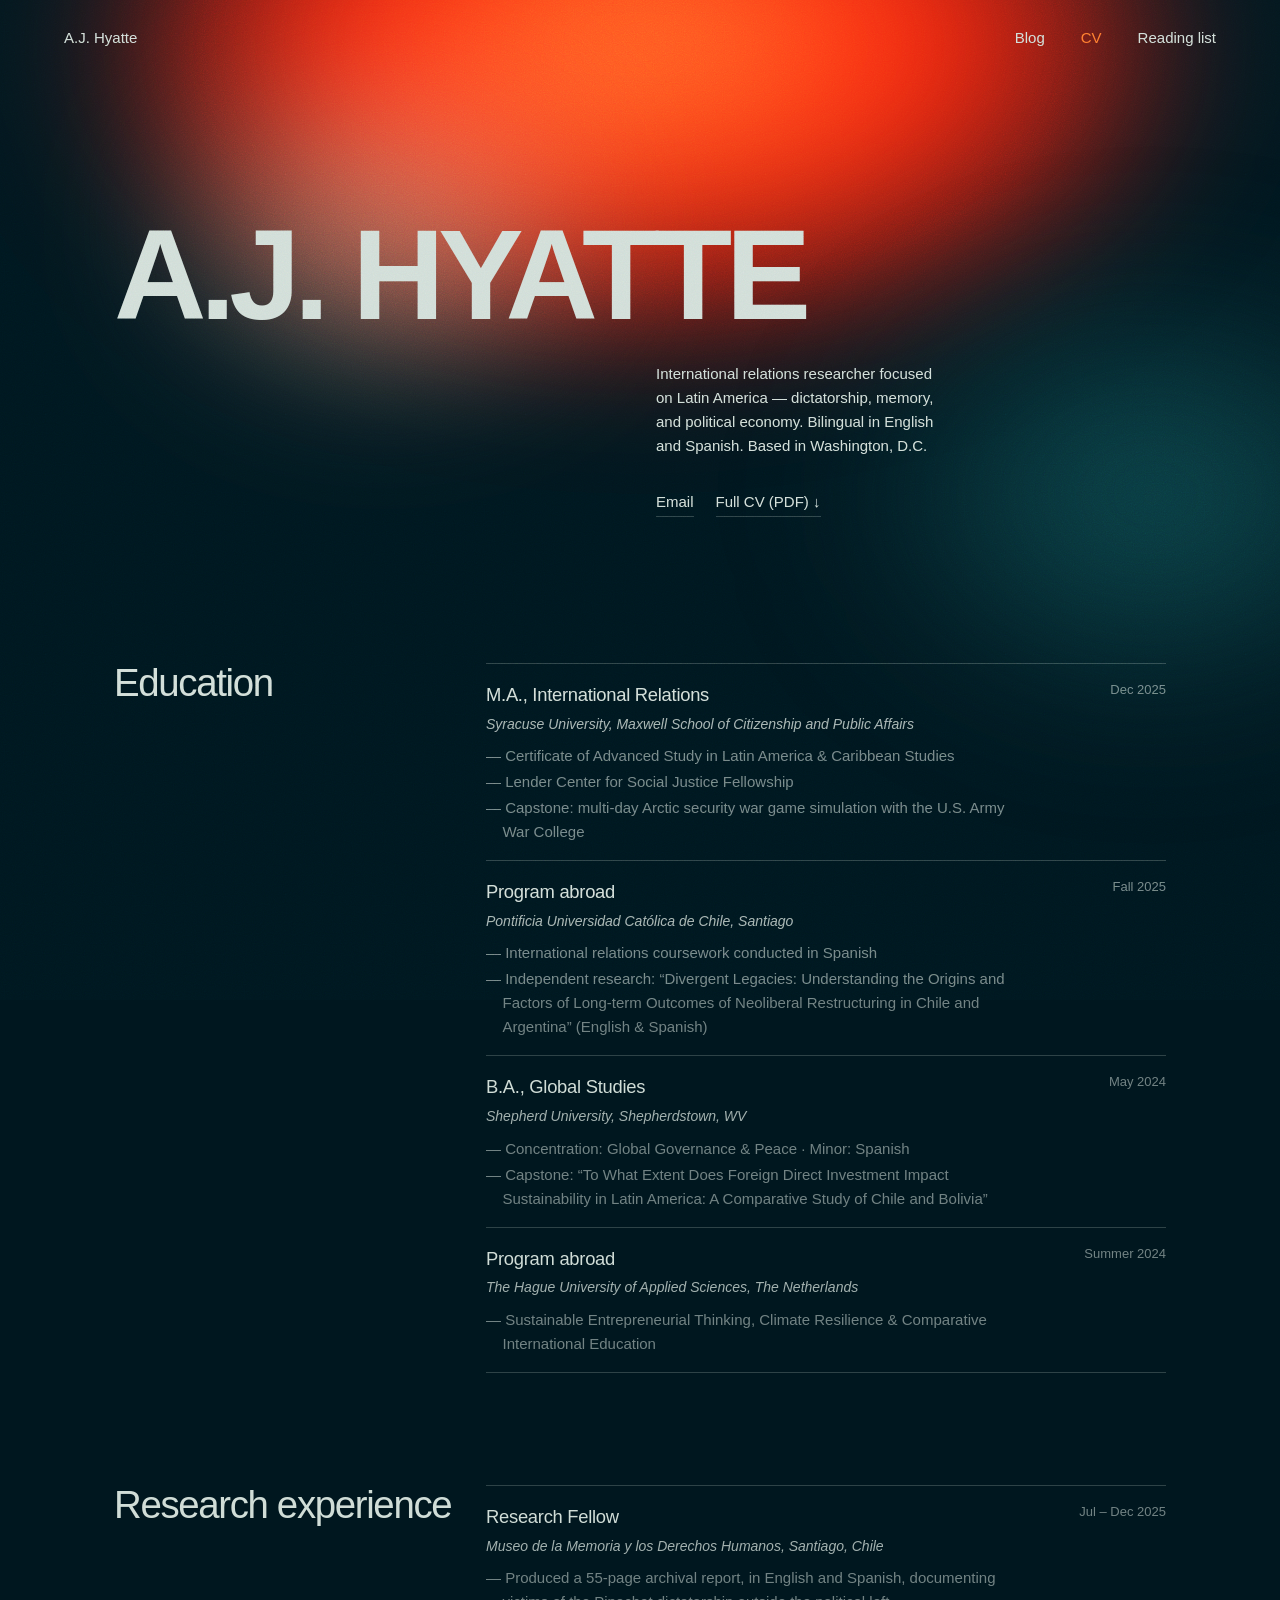
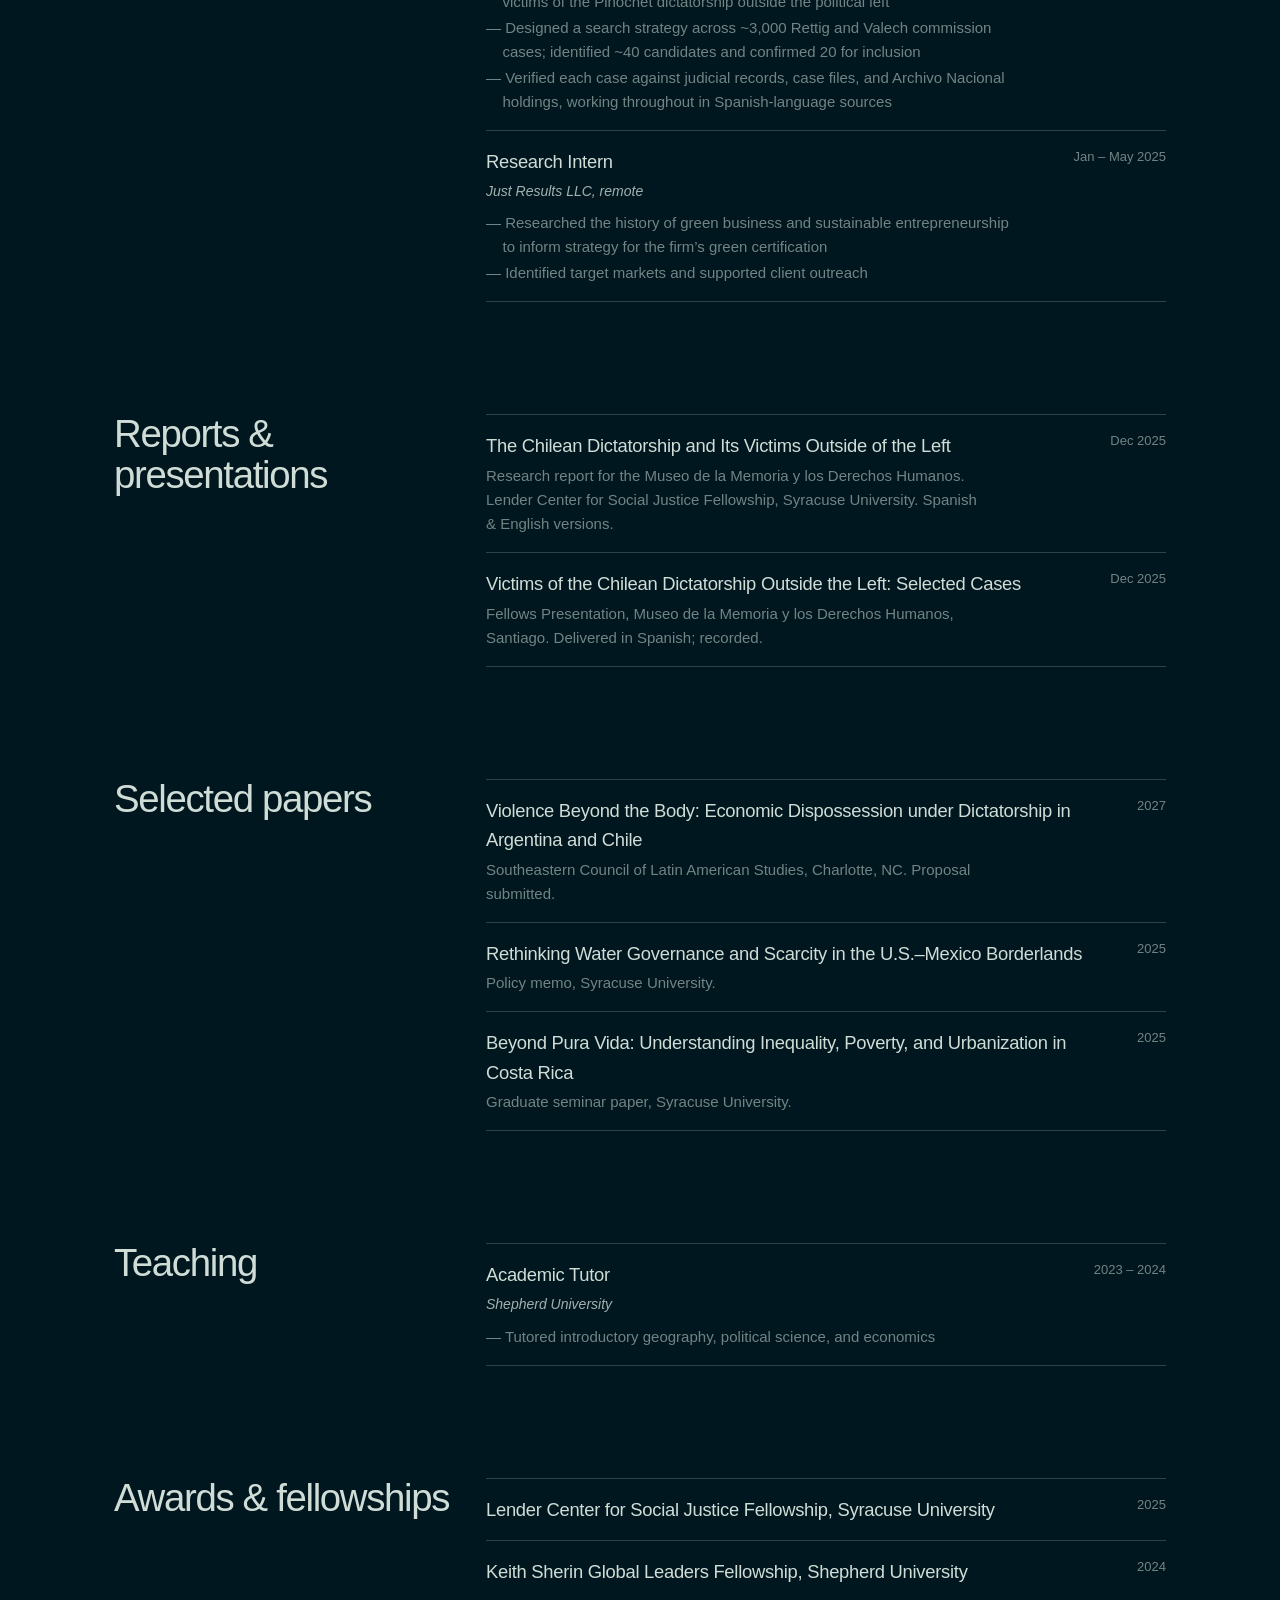
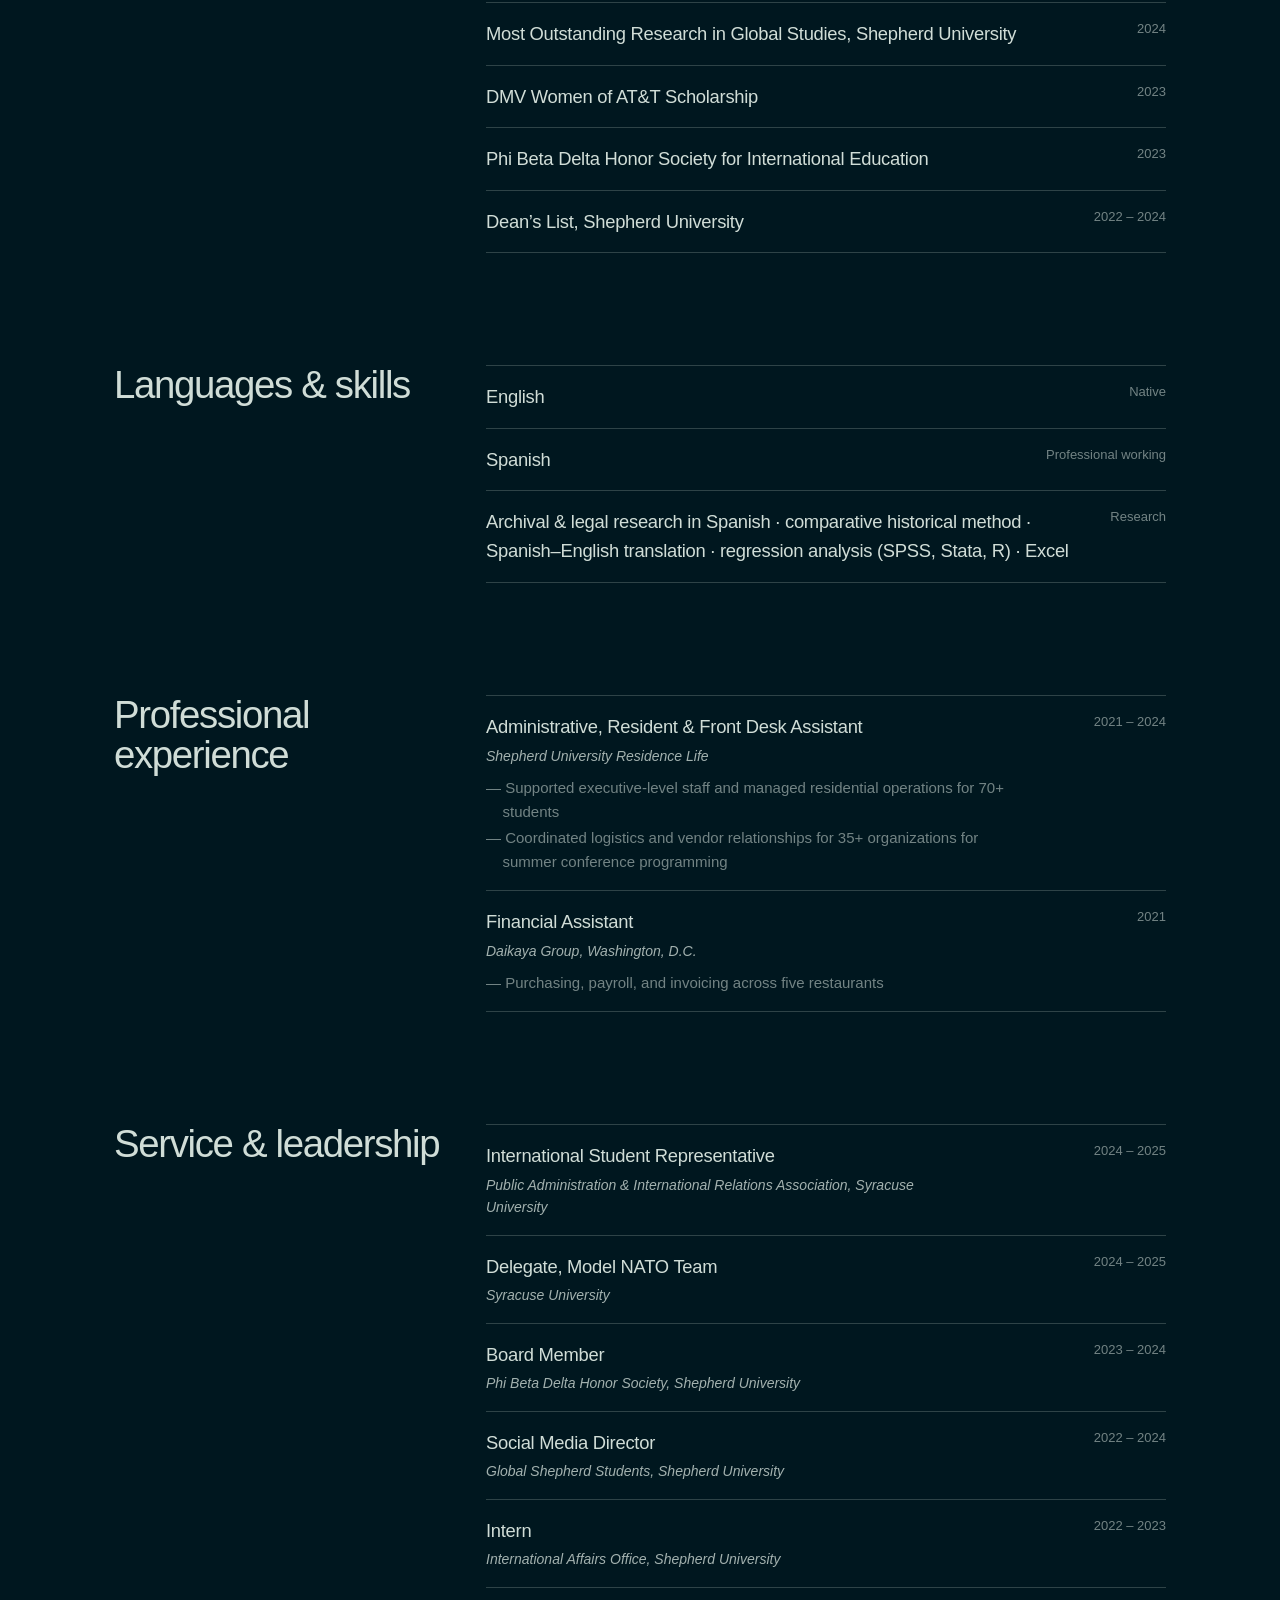
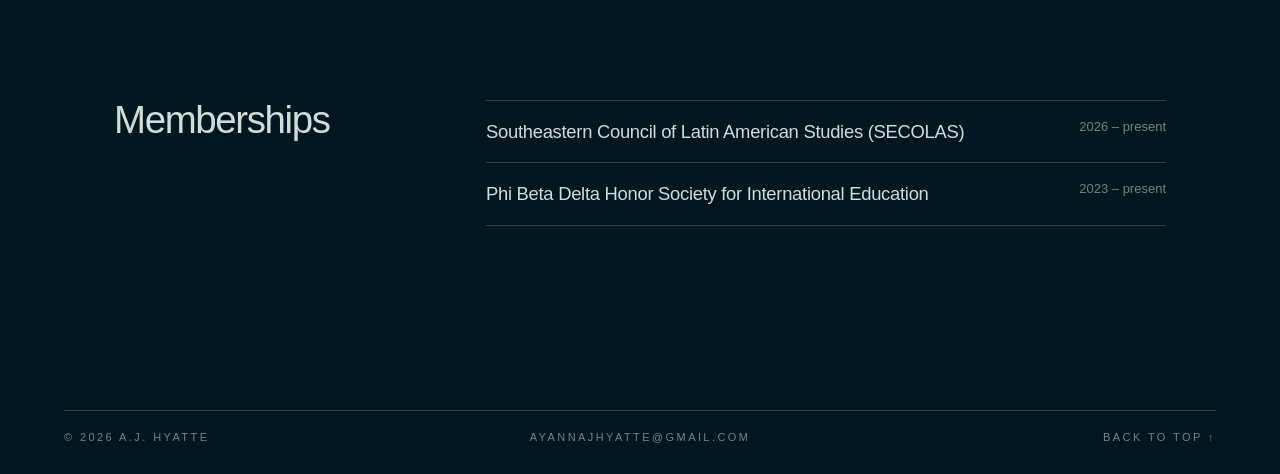
==== cv.html @ 10d836b1 "Add files via upload" ====
<!doctype html>
<html lang="en">
<head>
  <meta charset="utf-8">
  <meta name="viewport" content="width=device-width, initial-scale=1">
  <link rel="stylesheet" href="style.css">
  <title>CV — A.J. Hyatte</title>
</head>
<body class="p-cv">
<div class="aura" aria-hidden="true"><span></span><span></span><span></span></div>
<header class="top">
  <a href="./">A.J. Hyatte</a>
  <nav>
    <a href="blog.html">Blog</a>
    <a href="cv.html" aria-current="page">CV</a>
    <a href="reading.html">Reading list</a>
  </nav>
</header>
<main class="page">
  <section class="hero">
    <h1>A.J. Hyatte</h1>
    <p class="intro">International relations researcher focused on Latin America — dictatorship, memory, and political economy. Bilingual in English and Spanish. Based in Washington, D.C.</p>
    <p class="links">
      <a href="mailto:ayannajhyatte@gmail.com">Email</a>
      <!-- <a href="https://www.linkedin.com/in/YOUR-HANDLE">LinkedIn</a> -->
      <a href="cv.pdf">Full CV (PDF) ↓</a>
    </p>
  </section>

  <!--
    HOW TO EDIT: each <div class="item"> is one entry.
      <span class="t">  = title          <span class="m"> = date (right side)
      <p class="sub">   = institution    <ul><li>        = bullet points
    Copy/paste a whole item to add one; delete it to remove one.
  -->

  <section class="row">
    <h2>Education</h2>
    <div>
      <div class="item"><span class="t">M.A., International Relations</span><span class="m">Dec 2025</span>
        <p class="sub">Syracuse University, Maxwell School of Citizenship and Public Affairs</p>
        <ul>
          <li>Certificate of Advanced Study in Latin America &amp; Caribbean Studies</li>
          <li>Lender Center for Social Justice Fellowship</li>
          <li>Capstone: multi-day Arctic security war game simulation with the U.S. Army War College</li>
        </ul></div>
      <div class="item"><span class="t">Program abroad</span><span class="m">Fall 2025</span>
        <p class="sub">Pontificia Universidad Católica de Chile, Santiago</p>
        <ul>
          <li>International relations coursework conducted in Spanish</li>
          <li>Independent research: “Divergent Legacies: Understanding the Origins and Factors of Long-term Outcomes of Neoliberal Restructuring in Chile and Argentina” (English &amp; Spanish)</li>
        </ul></div>
      <div class="item"><span class="t">B.A., Global Studies</span><span class="m">May 2024</span>
        <p class="sub">Shepherd University, Shepherdstown, WV</p>
        <ul>
          <li>Concentration: Global Governance &amp; Peace · Minor: Spanish</li>
          <li>Capstone: “To What Extent Does Foreign Direct Investment Impact Sustainability in Latin America: A Comparative Study of Chile and Bolivia”</li>
        </ul></div>
      <div class="item"><span class="t">Program abroad</span><span class="m">Summer 2024</span>
        <p class="sub">The Hague University of Applied Sciences, The Netherlands</p>
        <ul><li>Sustainable Entrepreneurial Thinking, Climate Resilience &amp; Comparative International Education</li></ul></div>
    </div>
  </section>

  <section class="row">
    <h2>Research experience</h2>
    <div>
      <div class="item"><span class="t">Research Fellow</span><span class="m">Jul – Dec 2025</span>
        <p class="sub">Museo de la Memoria y los Derechos Humanos, Santiago, Chile</p>
        <ul>
          <li>Produced a 55-page archival report, in English and Spanish, documenting victims of the Pinochet dictatorship outside the political left</li>
          <li>Designed a search strategy across ~3,000 Rettig and Valech commission cases; identified ~40 candidates and confirmed 20 for inclusion</li>
          <li>Verified each case against judicial records, case files, and Archivo Nacional holdings, working throughout in Spanish-language sources</li>
        </ul></div>
      <div class="item"><span class="t">Research Intern</span><span class="m">Jan – May 2025</span>
        <p class="sub">Just Results LLC, remote</p>
        <ul>
          <li>Researched the history of green business and sustainable entrepreneurship to inform strategy for the firm’s green certification</li>
          <li>Identified target markets and supported client outreach</li>
        </ul></div>
    </div>
  </section>

  <section class="row">
    <h2>Reports &amp; presentations</h2>
    <div>
      <div class="item"><span class="t">The Chilean Dictatorship and Its Victims Outside of the Left</span><span class="m">Dec 2025</span>
        <p>Research report for the Museo de la Memoria y los Derechos Humanos. Lender Center for Social Justice Fellowship, Syracuse University. Spanish &amp; English versions.</p></div>
      <div class="item"><span class="t">Victims of the Chilean Dictatorship Outside the Left: Selected Cases</span><span class="m">Dec 2025</span>
        <p>Fellows Presentation, Museo de la Memoria y los Derechos Humanos, Santiago. Delivered in Spanish; recorded.</p></div>
    </div>
  </section>

  <section class="row">
    <h2>Selected papers</h2>
    <div>
      <div class="item"><span class="t">Violence Beyond the Body: Economic Dispossession under Dictatorship in Argentina and Chile</span><span class="m">2027</span>
        <p>Southeastern Council of Latin American Studies, Charlotte, NC. Proposal submitted.</p></div>
      <div class="item"><span class="t">Rethinking Water Governance and Scarcity in the U.S.–Mexico Borderlands</span><span class="m">2025</span>
        <p>Policy memo, Syracuse University.</p></div>
      <div class="item"><span class="t">Beyond Pura Vida: Understanding Inequality, Poverty, and Urbanization in Costa Rica</span><span class="m">2025</span>
        <p>Graduate seminar paper, Syracuse University.</p></div>
    </div>
  </section>

  <section class="row">
    <h2>Teaching</h2>
    <div>
      <div class="item"><span class="t">Academic Tutor</span><span class="m">2023 – 2024</span>
        <p class="sub">Shepherd University</p>
        <ul><li>Tutored introductory geography, political science, and economics</li></ul></div>
    </div>
  </section>

  <section class="row">
    <h2>Awards &amp; fellowships</h2>
    <div>
      <div class="item"><span class="t">Lender Center for Social Justice Fellowship, Syracuse University</span><span class="m">2025</span></div>
      <div class="item"><span class="t">Keith Sherin Global Leaders Fellowship, Shepherd University</span><span class="m">2024</span></div>
      <div class="item"><span class="t">Most Outstanding Research in Global Studies, Shepherd University</span><span class="m">2024</span></div>
      <div class="item"><span class="t">DMV Women of AT&amp;T Scholarship</span><span class="m">2023</span></div>
      <div class="item"><span class="t">Phi Beta Delta Honor Society for International Education</span><span class="m">2023</span></div>
      <div class="item"><span class="t">Dean’s List, Shepherd University</span><span class="m">2022 – 2024</span></div>
    </div>
  </section>

  <section class="row">
    <h2>Languages &amp; skills</h2>
    <div>
      <div class="item"><span class="t">English</span><span class="m">Native</span></div>
      <div class="item"><span class="t">Spanish</span><span class="m">Professional working</span></div>
      <div class="item"><span class="t">Archival &amp; legal research in Spanish · comparative historical method · Spanish–English translation · regression analysis (SPSS, Stata, R) · Excel</span><span class="m">Research</span></div>
    </div>
  </section>

  <section class="row">
    <h2>Professional experience</h2>
    <div>
      <div class="item"><span class="t">Administrative, Resident &amp; Front Desk Assistant</span><span class="m">2021 – 2024</span>
        <p class="sub">Shepherd University Residence Life</p>
        <ul>
          <li>Supported executive-level staff and managed residential operations for 70+ students</li>
          <li>Coordinated logistics and vendor relationships for 35+ organizations for summer conference programming</li>
        </ul></div>
      <div class="item"><span class="t">Financial Assistant</span><span class="m">2021</span>
        <p class="sub">Daikaya Group, Washington, D.C.</p>
        <ul><li>Purchasing, payroll, and invoicing across five restaurants</li></ul></div>
    </div>
  </section>

  <section class="row">
    <h2>Service &amp; leadership</h2>
    <div>
      <div class="item"><span class="t">International Student Representative</span><span class="m">2024 – 2025</span>
        <p class="sub">Public Administration &amp; International Relations Association, Syracuse University</p></div>
      <div class="item"><span class="t">Delegate, Model NATO Team</span><span class="m">2024 – 2025</span>
        <p class="sub">Syracuse University</p></div>
      <div class="item"><span class="t">Board Member</span><span class="m">2023 – 2024</span>
        <p class="sub">Phi Beta Delta Honor Society, Shepherd University</p></div>
      <div class="item"><span class="t">Social Media Director</span><span class="m">2022 – 2024</span>
        <p class="sub">Global Shepherd Students, Shepherd University</p></div>
      <div class="item"><span class="t">Intern</span><span class="m">2022 – 2023</span>
        <p class="sub">International Affairs Office, Shepherd University</p></div>
    </div>
  </section>

  <section class="row">
    <h2>Memberships</h2>
    <div>
      <div class="item"><span class="t">Southeastern Council of Latin American Studies (SECOLAS)</span><span class="m">2026 – present</span></div>
      <div class="item"><span class="t">Phi Beta Delta Honor Society for International Education</span><span class="m">2023 – present</span></div>
    </div>
  </section>
</main>
<footer class="foot label">
  <span>© 2026 A.J. Hyatte</span>
  <a href="mailto:ayannajhyatte@gmail.com">ayannajhyatte@gmail.com</a>
  <a href="#">Back to top ↑</a>
</footer>
</body>
</html>
---- style.css ----
/* =========================================================
   COLOURS — change these to restyle everything
   ========================================================= */
:root {
  --ink: #00171F;        /* background         */
  --scarlet: #FF220C;    /* hottest glow       */
  --ember: #FF7A2E;      /* warm orange glow   */
  --teal: #0E4B50;       /* cool glow          */
  --alabaster: #D0DDD7;  /* text               */
  --silver: #C1BDB3;
  --muted: color-mix(in srgb, var(--alabaster) 55%, transparent);
  --rule: color-mix(in srgb, var(--alabaster) 22%, transparent);

  --sans: "Helvetica Neue", Helvetica, Arial, sans-serif;
}

* { box-sizing: border-box; margin: 0; padding: 0; }
html { -webkit-font-smoothing: antialiased; background: var(--ink); }
body {
  font: 15px/1.6 var(--sans); color: var(--alabaster); background: var(--ink);
  min-height: 100vh; display: flex; flex-direction: column; position: relative; overflow-x: hidden;
  isolation: isolate;
}
a { color: inherit; text-decoration: none; }
::selection { background: var(--scarlet); color: var(--ink); }
.label { font-size: 11px; letter-spacing: .22em; text-transform: uppercase; color: var(--muted); }

/* heavy film grain over everything */
body::after {
  content: ""; position: fixed; inset: -100px; pointer-events: none; z-index: 100;
  opacity: .32; mix-blend-mode: overlay;
  background-image: url("data:image/svg+xml,%3Csvg xmlns='http://www.w3.org/2000/svg' width='240' height='240'%3E%3Cfilter id='n'%3E%3CfeTurbulence type='fractalNoise' baseFrequency='.9' numOctaves='3' stitchTiles='stitch'/%3E%3C/filter%3E%3Crect width='100%25' height='100%25' filter='url(%23n)'/%3E%3C/svg%3E");
}

/* =========================================================
   THE GLOW — blurred blobs behind each page
   ========================================================= */
.aura { position: absolute; inset: 0 0 auto 0; height: 100vh; min-height: 640px; z-index: -1; overflow: hidden; pointer-events: none; }
.aura span { position: absolute; border-radius: 50%; filter: blur(70px); animation: drift 26s ease-in-out infinite alternate; }
.aura span:nth-child(2) { animation-duration: 33s; animation-direction: alternate-reverse; }
.aura span:nth-child(3) { animation-duration: 21s; }
@keyframes drift {
  0%   { transform: translate(0, 0) scale(1); }
  50%  { transform: translate(4vw, -3vh) scale(1.08); }
  100% { transform: translate(-3vw, 4vh) scale(.95); }
}
.ribbons { position: absolute; inset: 0; width: 100%; height: 100%; animation: sway 30s ease-in-out infinite alternate; }
@keyframes sway { to { transform: translate(-3vw, 2vh) rotate(-2deg) scale(1.04); } }
@media (prefers-reduced-motion: reduce) { .aura span, .ribbons { animation: none; } }

/* homepage glow: ribbons + a big hot core on the right */
.home .aura { position: fixed; height: 100%; }
.home .aura span:nth-child(1) { width: 62vmax; height: 50vmax; right: -14vmax; top: 22%;
  background: radial-gradient(closest-side, var(--scarlet) 0%, var(--ember) 45%, transparent 100%); }
.home .aura span:nth-child(2) { width: 55vmax; height: 45vmax; left: -10vmax; top: 30%;
  background: radial-gradient(closest-side, var(--teal), transparent); opacity: .9; }
.home .aura span:nth-child(3) { width: 20vmax; height: 14vmax; right: 18%; top: 44%;
  background: radial-gradient(closest-side, #8f0b05, transparent); }

/* cv: glow pouring from the top, like a sunrise */
.p-cv .aura span:nth-child(1) { width: 90vw; height: 70vh; left: 5vw; top: -30vh;
  background: radial-gradient(closest-side, var(--ember), var(--scarlet) 55%, transparent); }
.p-cv .aura span:nth-child(2) { width: 40vw; height: 40vh; left: 10vw; top: 5vh;
  background: radial-gradient(closest-side, #f5d3b4, transparent); opacity: .55; }
.p-cv .aura span:nth-child(3) { width: 50vw; height: 50vh; right: -15vw; top: 30vh;
  background: radial-gradient(closest-side, var(--teal), transparent); }

/* reading: cool teal fog with a pale smear of light */
.p-reading .aura span:nth-child(1) { width: 80vw; height: 75vh; right: -20vw; top: -20vh;
  background: radial-gradient(closest-side, #1d6a5c, var(--teal) 60%, transparent); }
.p-reading .aura span:nth-child(2) { width: 50vw; height: 22vh; left: -6vw; top: 26vh;
  background: radial-gradient(closest-side, #e9eadf, transparent); opacity: .75; }
.p-reading .aura span:nth-child(3) { width: 30vw; height: 30vh; right: 10vw; top: 50vh;
  background: radial-gradient(closest-side, var(--ember), transparent); opacity: .45; }

/* blog: one hot orb */
.p-blog .aura span:nth-child(1) { width: 46vmax; height: 44vmax; right: -6vmax; top: -12vmax;
  background: radial-gradient(closest-side, #a5160a, var(--scarlet) 35%, var(--ember) 65%, transparent); filter: blur(45px); }
.p-blog .aura span:nth-child(2) { width: 50vw; height: 50vh; left: -20vw; top: 30vh;
  background: radial-gradient(closest-side, var(--teal), transparent); }
.p-blog .aura span:nth-child(3) { display: none; }

/* =========================================================
   SHARED HEADER / FOOTER
   ========================================================= */
.top { display: flex; justify-content: space-between; align-items: baseline; gap: 1rem; padding: 26px clamp(18px, 5vw, 64px); }
.top nav { display: flex; gap: clamp(14px, 3vw, 36px); }
.top a { color: var(--alabaster); transition: color .2s; }
.top a:hover, .top a[aria-current] { color: var(--ember); }

.foot {
  display: grid; grid-template-columns: repeat(3, 1fr); gap: 1rem;
  margin: 0 clamp(18px, 5vw, 64px); padding: 18px 0 28px; border-top: 1px solid var(--rule);
}
.foot > :nth-child(2) { text-align: center; }
.foot > :last-child { text-align: right; }

/* =========================================================
   HOMEPAGE
   ========================================================= */
.home main { flex: 1; display: flex; flex-direction: column; justify-content: flex-end; padding: 0 clamp(18px, 5vw, 64px) 6vh; }
.home .name { font-size: clamp(2.4rem, 6vw, 5rem); font-weight: 400; letter-spacing: -.04em; line-height: 1; margin-bottom: auto; padding-top: 14vh; }
.home .name small { display: block; font-size: 11px; letter-spacing: .22em; text-transform: uppercase; color: var(--muted); margin-top: 14px; }

/* the three links sit on hairlines, stacked on the left */
.home nav { display: flex; flex-direction: column; gap: 1.6rem; width: min(560px, 100%); }
.home nav a {
  display: flex; justify-content: space-between; align-items: baseline;
  border-bottom: 1px solid var(--rule); padding-bottom: 10px;
  font-size: clamp(1.6rem, 3.2vw, 2.6rem); letter-spacing: -.03em; line-height: 1;
  transition: border-color .3s, color .3s, padding .3s;
}
.home nav a small { font-size: 11px; letter-spacing: .2em; color: var(--muted); }
.home nav a:hover { color: var(--ember); border-color: var(--ember); padding-left: 10px; }

/* =========================================================
   INNER PAGES
   ========================================================= */
main.page { flex: 1; width: 100%; max-width: 1180px; margin: 0 auto; padding: 0 clamp(18px, 5vw, 64px) 8rem; }

.hero { padding: 16vh 0 10vh; display: grid; grid-template-columns: 1fr 1fr; gap: 2rem; align-items: end; }
.hero h1 { grid-column: 1 / -1; font-weight: 700; text-transform: uppercase; font-size: clamp(3rem, 10vw, 8.5rem); line-height: .86; letter-spacing: -.05em; }
.hero .intro { grid-column: 2; max-width: 34ch; color: var(--alabaster); }
.hero .intro + .intro { margin-top: -1rem; }
.hero .links { grid-column: 2; display: flex; flex-wrap: wrap; gap: 8px 22px; }
.hero .links a { border-bottom: 1px solid var(--rule); padding-bottom: 2px; }
.hero .links a:hover { color: var(--ember); border-color: var(--ember); }

/* a section: big label on the left, content on the right */
.row { display: grid; grid-template-columns: 1fr 2fr; gap: 2rem; padding: 3.5rem 0; }
.row h2 { font-weight: 400; font-size: clamp(1.6rem, 3vw, 2.4rem); letter-spacing: -.035em; line-height: 1.05; }

/* list items on hairlines */
.item { display: grid; grid-template-columns: 1fr auto; gap: .2rem 1.5rem; padding: 16px 0; border-top: 1px solid var(--rule); }
.item:last-child { border-bottom: 1px solid var(--rule); }
.item .t { font-size: 1.15rem; letter-spacing: -.015em; }
.item .m { color: var(--muted); font-size: 13px; text-align: right; }
.item p { grid-column: 1 / -1; color: var(--muted); max-width: 60ch; }
a.item { transition: color .2s; }
a.item:hover { color: var(--ember); }
a.item .t::after { content: " ↗"; opacity: 0; transition: opacity .2s; }
a.item:hover .t::after { opacity: 1; }

/* glowing orb button (blog) */
.orb {
  grid-column: 2; justify-self: start; display: grid; place-items: center; text-align: center;
  width: 150px; aspect-ratio: 1; border-radius: 50%; font-size: 13px; line-height: 1.3;
  background: radial-gradient(circle at 40% 40%, var(--ember), var(--scarlet) 60%, #7a0d05);
  box-shadow: 0 0 60px 10px color-mix(in srgb, var(--scarlet) 45%, transparent);
  color: var(--ink); transition: transform .4s, box-shadow .4s;
}
.orb:hover { transform: scale(1.06); box-shadow: 0 0 90px 20px color-mix(in srgb, var(--ember) 55%, transparent); }

@media (max-width: 700px) {
  .hero { grid-template-columns: 1fr; padding-top: 10vh; }
  .hero .intro, .hero .links, .orb { grid-column: 1; }
  .row { grid-template-columns: 1fr; gap: 1.2rem; padding: 2.5rem 0; }
  .foot { grid-template-columns: 1fr 1fr; }
  .foot > :nth-child(2) { display: none; }
}
@media (max-width: 700px) { .home .name { padding-top: 24vh; } }

/* CV extras: institution line + bullet points */
.item .sub { grid-column: 1 / -1; color: color-mix(in srgb, var(--alabaster) 78%, transparent); font-size: 14px; font-style: italic; }
.item ul { grid-column: 1 / -1; list-style: none; color: var(--muted); max-width: 64ch; margin-top: 4px; }
.item li { padding-left: 1.1em; text-indent: -1.1em; margin-top: 2px; }
.item li::before { content: "— "; }

/* reading-list tags: <span class="tag">Nonfiction</span> next to a title */
.tag {
  display: inline-block; vertical-align: middle; margin-left: 8px;
  padding: 3px 9px 2px; border: 1px solid var(--rule); border-radius: 99px;
  font-size: 10px; letter-spacing: .14em; text-transform: uppercase; color: var(--muted);
}
.tag.fiction { border-color: color-mix(in srgb, var(--ember) 70%, transparent); color: var(--ember); }
.tag.nonfiction { border-color: color-mix(in srgb, #5fb3a8 70%, transparent); color: #7cc7bb; }
a.item:hover .tag { color: var(--muted); }
@media (max-width: 700px) { .item .t .tag:first-of-type { margin-left: 0; } .item .t { display: flex; flex-wrap: wrap; gap: 6px; align-items: center; } .item .t .tag { margin-left: 0; } }
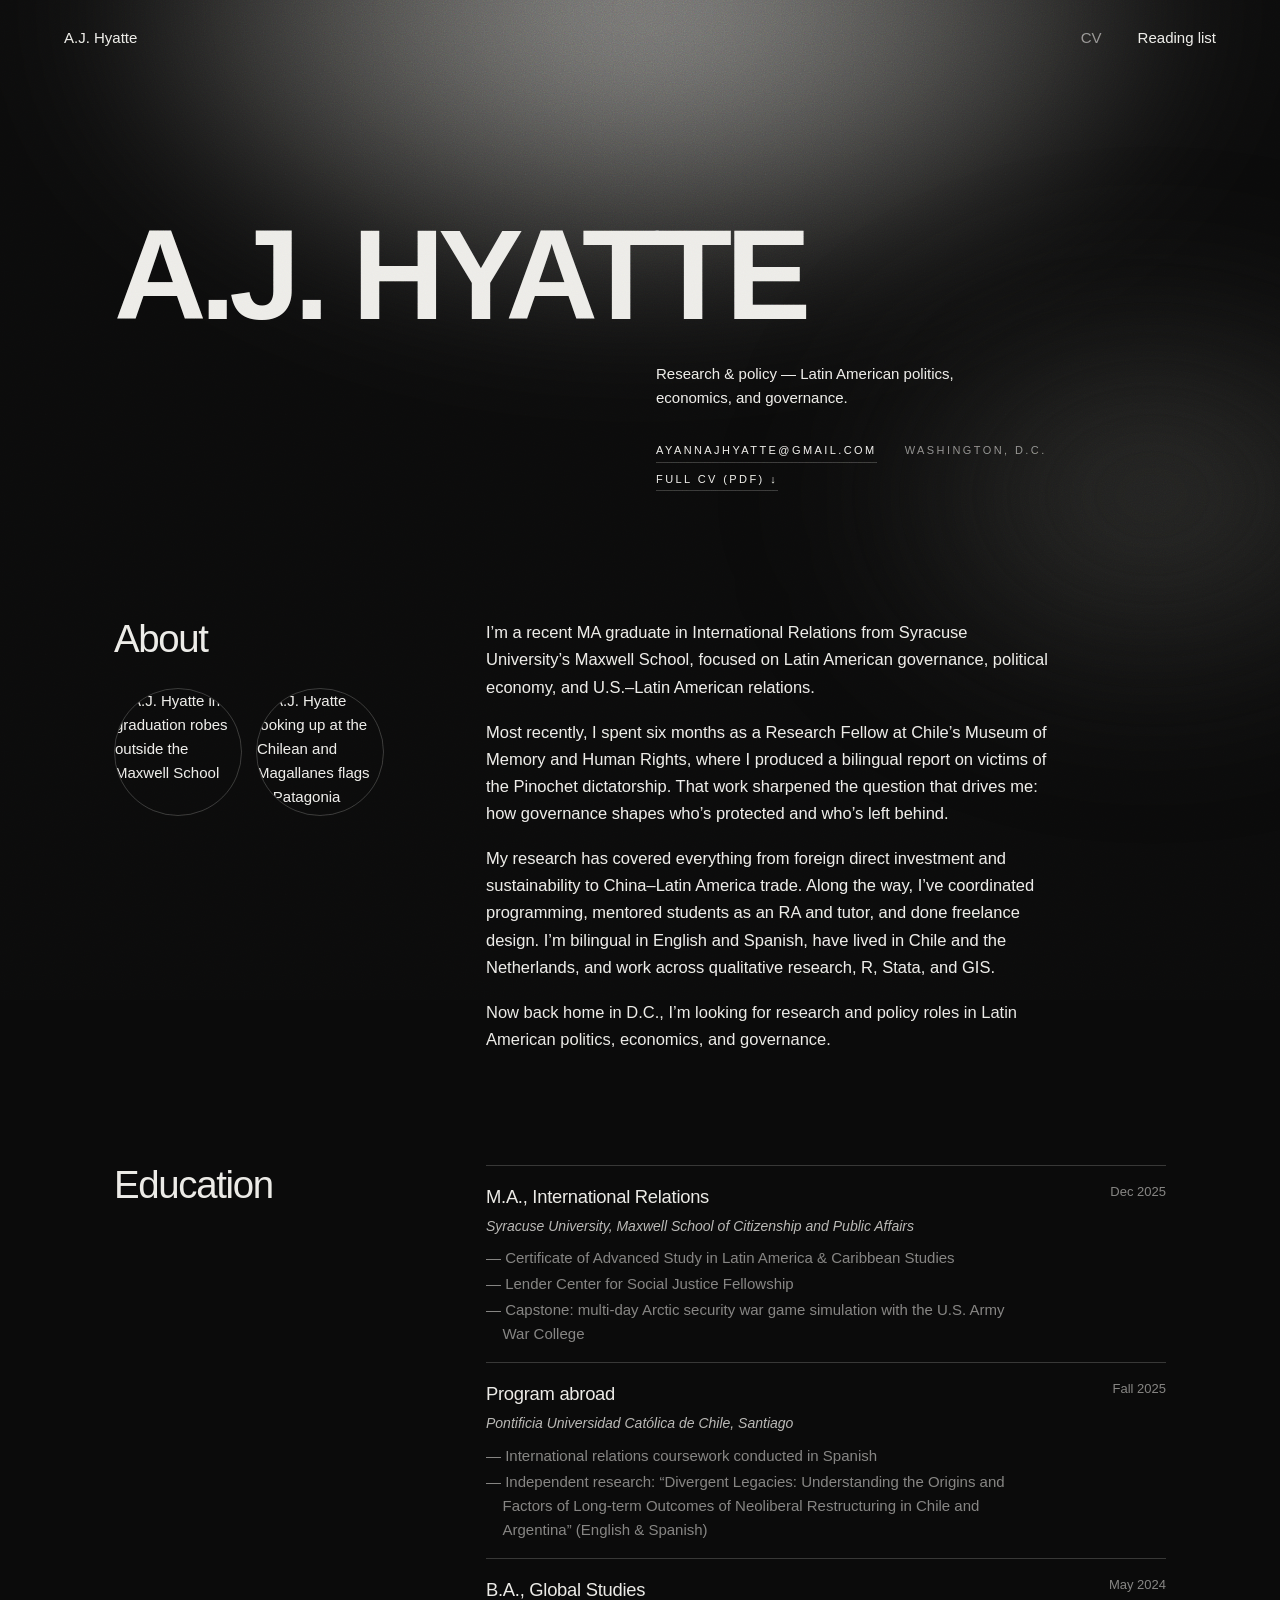
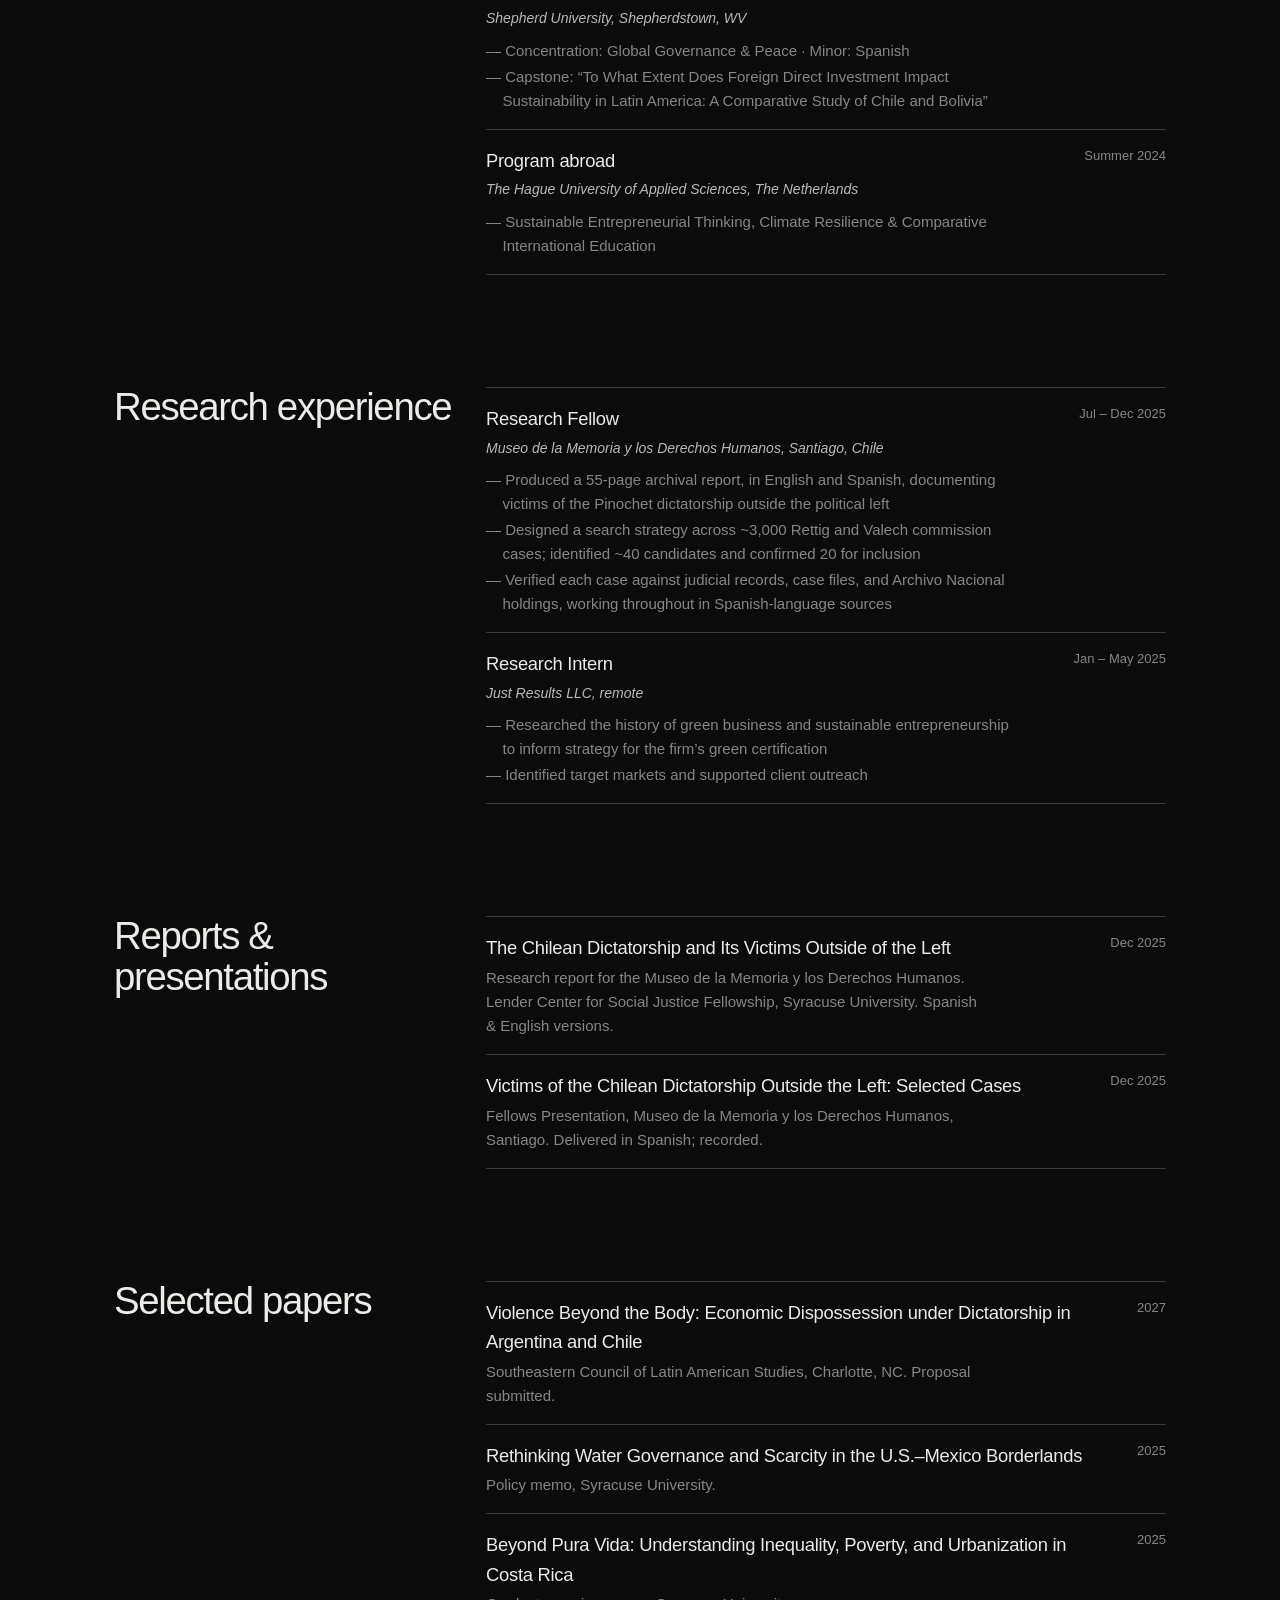
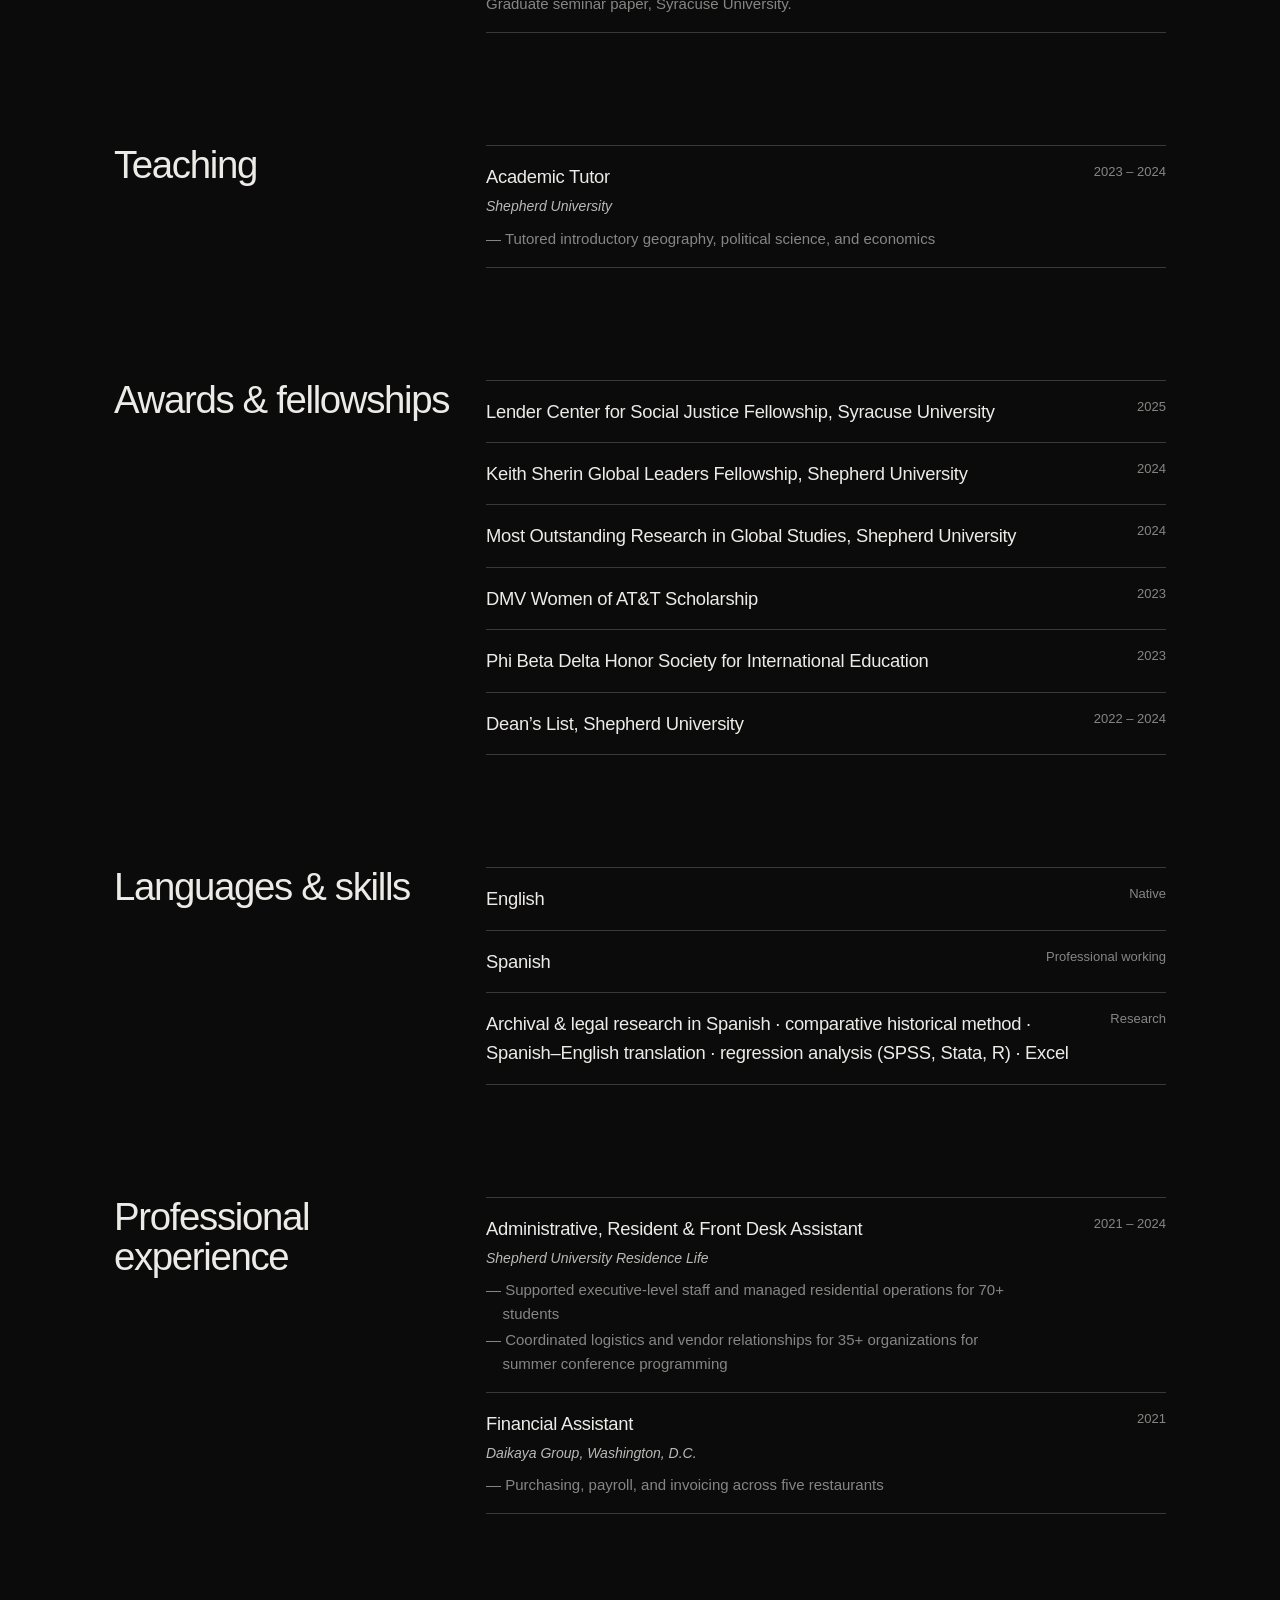
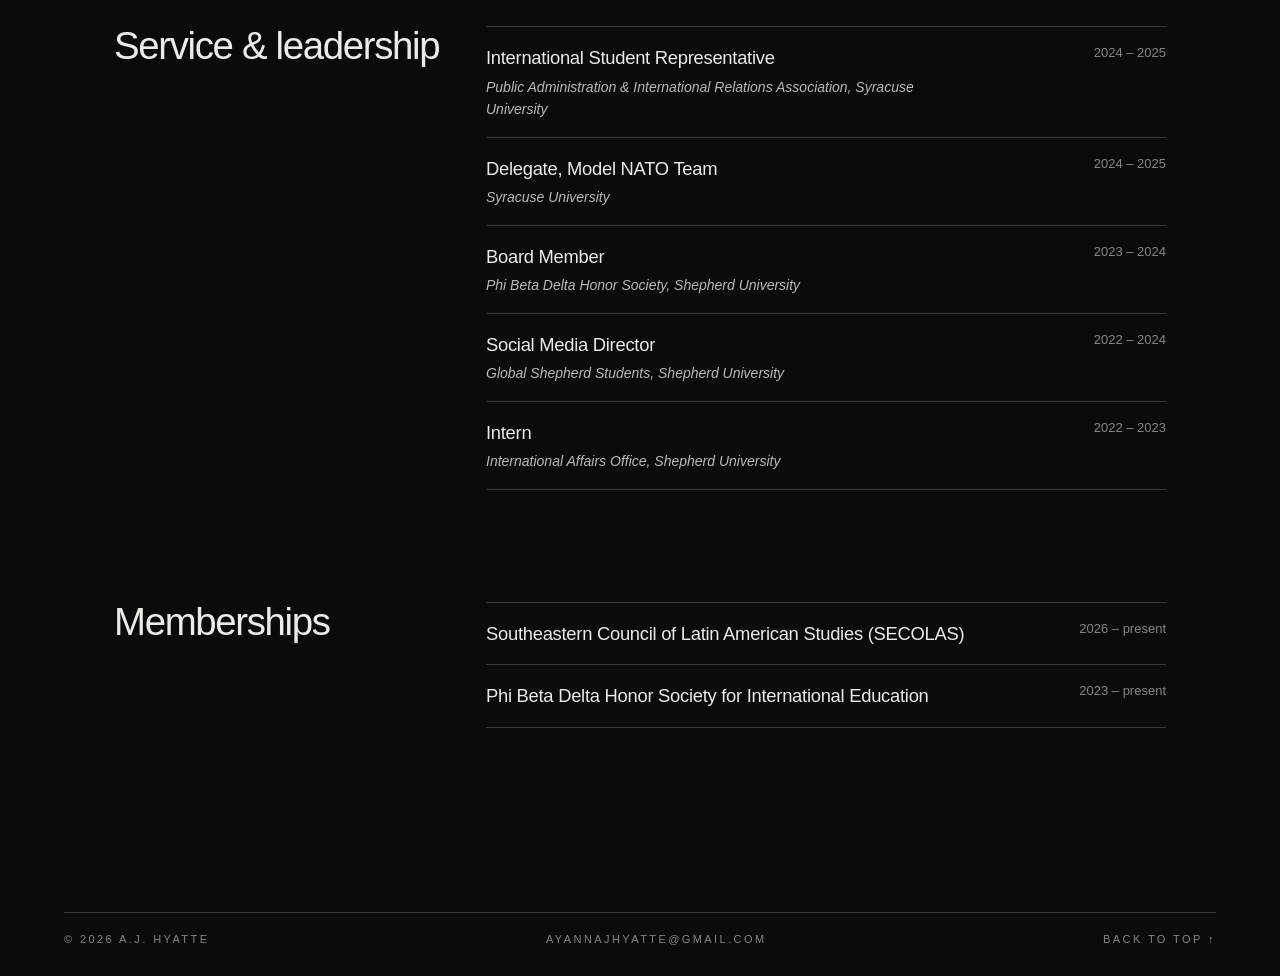
==== commit cdbcdb61: "Add files via upload" ====
--- a/cv.html
+++ b/cv.html
@@ -11,7 +11,6 @@
 <header class="top">
   <a href="./">A.J. Hyatte</a>
   <nav>
-    <a href="blog.html">Blog</a>
     <a href="cv.html" aria-current="page">CV</a>
     <a href="reading.html">Reading list</a>
   </nav>
@@ -19,12 +18,30 @@
 <main class="page">
   <section class="hero">
     <h1>A.J. Hyatte</h1>
-    <p class="intro">International relations researcher focused on Latin America — dictatorship, memory, and political economy. Bilingual in English and Spanish. Based in Washington, D.C.</p>
-    <p class="links">
-      <a href="mailto:ayannajhyatte@gmail.com">Email</a>
+    <p class="intro">Research &amp; policy — Latin American politics, economics, and governance.</p>
+    <p class="contact label">
+      <a href="mailto:ayannajhyatte@gmail.com">ayannajhyatte@gmail.com</a>
+      <span>Washington, D.C.</span>
+      <a href="cv.pdf">Full CV (PDF) ↓</a>
       <!-- <a href="https://www.linkedin.com/in/YOUR-HANDLE">LinkedIn</a> -->
-      <a href="cv.pdf">Full CV (PDF) ↓</a>
     </p>
+  </section>
+
+  <section class="row">
+    <div class="side">
+      <h2>About</h2>
+      <!-- photos: put square-ish images in the img folder and change src -->
+      <div class="photos">
+        <img src="img/graduation.jpg" alt="A.J. Hyatte in graduation robes outside the Maxwell School">
+        <img src="img/chile.jpg" alt="A.J. Hyatte looking up at the Chilean and Magallanes flags in Patagonia">
+      </div>
+    </div>
+    <div class="prose">
+      <p>I’m a recent MA graduate in International Relations from Syracuse University’s Maxwell School, focused on Latin American governance, political economy, and U.S.–Latin American relations.</p>
+      <p>Most recently, I spent six months as a Research Fellow at Chile’s Museum of Memory and Human Rights, where I produced a bilingual report on victims of the Pinochet dictatorship. That work sharpened the question that drives me: how governance shapes who’s protected and who’s left behind.</p>
+      <p>My research has covered everything from foreign direct investment and sustainability to China–Latin America trade. Along the way, I’ve coordinated programming, mentored students as an RA and tutor, and done freelance design. I’m bilingual in English and Spanish, have lived in Chile and the Netherlands, and work across qualitative research, R, Stata, and GIS.</p>
+      <p>Now back home in D.C., I’m looking for research and policy roles in Latin American politics, economics, and governance.</p>
+    </div>
   </section>
 
   <!--
--- a/style.css
+++ b/style.css
@@ -1,39 +1,38 @@
 /* =========================================================
-   COLOURS — change these to restyle everything
+   COLOURS — blacks, whites, greys. change these to restyle
    ========================================================= */
 :root {
-  --ink: #00171F;        /* background         */
-  --scarlet: #FF220C;    /* hottest glow       */
-  --ember: #FF7A2E;      /* warm orange glow   */
-  --teal: #0E4B50;       /* cool glow          */
-  --alabaster: #D0DDD7;  /* text               */
-  --silver: #C1BDB3;
-  --muted: color-mix(in srgb, var(--alabaster) 55%, transparent);
-  --rule: color-mix(in srgb, var(--alabaster) 22%, transparent);
+  --bg: #0b0b0b;         /* page background  */
+  --text: #ecebe7;       /* main text        */
+  --light: #f4f3ef;      /* brightest glow   */
+  --mid: #8d8c88;        /* soft grey glow   */
+  --deep: #2e2e2c;       /* dark grey glow   */
+  --muted: color-mix(in srgb, var(--text) 55%, transparent);
+  --rule: color-mix(in srgb, var(--text) 20%, transparent);
 
   --sans: "Helvetica Neue", Helvetica, Arial, sans-serif;
 }
 
 * { box-sizing: border-box; margin: 0; padding: 0; }
-html { -webkit-font-smoothing: antialiased; background: var(--ink); }
+html { -webkit-font-smoothing: antialiased; background: var(--bg); }
 body {
-  font: 15px/1.6 var(--sans); color: var(--alabaster); background: var(--ink);
+  font: 15px/1.6 var(--sans); color: var(--text); background: var(--bg);
   min-height: 100vh; display: flex; flex-direction: column; position: relative; overflow-x: hidden;
   isolation: isolate;
 }
 a { color: inherit; text-decoration: none; }
-::selection { background: var(--scarlet); color: var(--ink); }
+::selection { background: var(--text); color: var(--bg); }
 .label { font-size: 11px; letter-spacing: .22em; text-transform: uppercase; color: var(--muted); }
 
-/* heavy film grain over everything */
+/* film grain over everything */
 body::after {
   content: ""; position: fixed; inset: -100px; pointer-events: none; z-index: 100;
-  opacity: .32; mix-blend-mode: overlay;
+  opacity: .3; mix-blend-mode: overlay;
   background-image: url("data:image/svg+xml,%3Csvg xmlns='http://www.w3.org/2000/svg' width='240' height='240'%3E%3Cfilter id='n'%3E%3CfeTurbulence type='fractalNoise' baseFrequency='.9' numOctaves='3' stitchTiles='stitch'/%3E%3C/filter%3E%3Crect width='100%25' height='100%25' filter='url(%23n)'/%3E%3C/svg%3E");
 }
 
 /* =========================================================
-   THE GLOW — blurred blobs behind each page
+   THE GLOW — soft blurred light behind each page
    ========================================================= */
 .aura { position: absolute; inset: 0 0 auto 0; height: 100vh; min-height: 640px; z-index: -1; overflow: hidden; pointer-events: none; }
 .aura span { position: absolute; border-radius: 50%; filter: blur(70px); animation: drift 26s ease-in-out infinite alternate; }
@@ -48,87 +47,87 @@
 @keyframes sway { to { transform: translate(-3vw, 2vh) rotate(-2deg) scale(1.04); } }
 @media (prefers-reduced-motion: reduce) { .aura span, .ribbons { animation: none; } }
 
-/* homepage glow: ribbons + a big hot core on the right */
+/* homepage: silver ribbons + a soft pale light on the right */
 .home .aura { position: fixed; height: 100%; }
-.home .aura span:nth-child(1) { width: 62vmax; height: 50vmax; right: -14vmax; top: 22%;
-  background: radial-gradient(closest-side, var(--scarlet) 0%, var(--ember) 45%, transparent 100%); }
-.home .aura span:nth-child(2) { width: 55vmax; height: 45vmax; left: -10vmax; top: 30%;
-  background: radial-gradient(closest-side, var(--teal), transparent); opacity: .9; }
-.home .aura span:nth-child(3) { width: 20vmax; height: 14vmax; right: 18%; top: 44%;
-  background: radial-gradient(closest-side, #8f0b05, transparent); }
+.home .aura span:nth-child(1) { width: 58vmax; height: 46vmax; right: -16vmax; top: 24%;
+  background: radial-gradient(closest-side, var(--light), var(--mid) 45%, transparent); opacity: .5; }
+.home .aura span:nth-child(2) { width: 55vmax; height: 45vmax; left: -12vmax; top: 30%;
+  background: radial-gradient(closest-side, var(--deep), transparent); }
+.home .aura span:nth-child(3) { width: 22vmax; height: 14vmax; right: 16%; top: 46%;
+  background: radial-gradient(closest-side, #000, transparent); opacity: .6; }
 
-/* cv: glow pouring from the top, like a sunrise */
-.p-cv .aura span:nth-child(1) { width: 90vw; height: 70vh; left: 5vw; top: -30vh;
-  background: radial-gradient(closest-side, var(--ember), var(--scarlet) 55%, transparent); }
-.p-cv .aura span:nth-child(2) { width: 40vw; height: 40vh; left: 10vw; top: 5vh;
-  background: radial-gradient(closest-side, #f5d3b4, transparent); opacity: .55; }
-.p-cv .aura span:nth-child(3) { width: 50vw; height: 50vh; right: -15vw; top: 30vh;
-  background: radial-gradient(closest-side, var(--teal), transparent); }
+/* cv: light pouring from the top */
+.p-cv .aura span:nth-child(1) { width: 90vw; height: 70vh; left: 5vw; top: -34vh;
+  background: radial-gradient(closest-side, var(--light), var(--mid) 50%, transparent); opacity: .55; }
+.p-cv .aura span:nth-child(2) { width: 50vw; height: 50vh; right: -15vw; top: 30vh;
+  background: radial-gradient(closest-side, var(--deep), transparent); }
+.p-cv .aura span:nth-child(3) { display: none; }
 
-/* reading: cool teal fog with a pale smear of light */
-.p-reading .aura span:nth-child(1) { width: 80vw; height: 75vh; right: -20vw; top: -20vh;
-  background: radial-gradient(closest-side, #1d6a5c, var(--teal) 60%, transparent); }
+/* reading: grey fog with a pale smear */
+.p-reading .aura span:nth-child(1) { width: 80vw; height: 75vh; right: -22vw; top: -22vh;
+  background: radial-gradient(closest-side, #555552, var(--deep) 60%, transparent); }
 .p-reading .aura span:nth-child(2) { width: 50vw; height: 22vh; left: -6vw; top: 26vh;
-  background: radial-gradient(closest-side, #e9eadf, transparent); opacity: .75; }
-.p-reading .aura span:nth-child(3) { width: 30vw; height: 30vh; right: 10vw; top: 50vh;
-  background: radial-gradient(closest-side, var(--ember), transparent); opacity: .45; }
-
-/* blog: one hot orb */
-.p-blog .aura span:nth-child(1) { width: 46vmax; height: 44vmax; right: -6vmax; top: -12vmax;
-  background: radial-gradient(closest-side, #a5160a, var(--scarlet) 35%, var(--ember) 65%, transparent); filter: blur(45px); }
-.p-blog .aura span:nth-child(2) { width: 50vw; height: 50vh; left: -20vw; top: 30vh;
-  background: radial-gradient(closest-side, var(--teal), transparent); }
-.p-blog .aura span:nth-child(3) { display: none; }
+  background: radial-gradient(closest-side, var(--light), transparent); opacity: .45; }
+.p-reading .aura span:nth-child(3) { display: none; }
 
 /* =========================================================
    SHARED HEADER / FOOTER
    ========================================================= */
 .top { display: flex; justify-content: space-between; align-items: baseline; gap: 1rem; padding: 26px clamp(18px, 5vw, 64px); }
 .top nav { display: flex; gap: clamp(14px, 3vw, 36px); }
-.top a { color: var(--alabaster); transition: color .2s; }
-.top a:hover, .top a[aria-current] { color: var(--ember); }
+.top a { transition: color .2s; }
+.top a:hover { color: var(--muted); }
+.top a[aria-current] { color: var(--muted); }
 
 .foot {
-  display: grid; grid-template-columns: repeat(3, 1fr); gap: 1rem;
+  display: flex; justify-content: space-between; flex-wrap: wrap; gap: 1rem;
   margin: 0 clamp(18px, 5vw, 64px); padding: 18px 0 28px; border-top: 1px solid var(--rule);
 }
-.foot > :nth-child(2) { text-align: center; }
-.foot > :last-child { text-align: right; }
+.foot a:hover { color: var(--text); }
 
 /* =========================================================
    HOMEPAGE
    ========================================================= */
-.home main { flex: 1; display: flex; flex-direction: column; justify-content: flex-end; padding: 0 clamp(18px, 5vw, 64px) 6vh; }
-.home .name { font-size: clamp(2.4rem, 6vw, 5rem); font-weight: 400; letter-spacing: -.04em; line-height: 1; margin-bottom: auto; padding-top: 14vh; }
-.home .name small { display: block; font-size: 11px; letter-spacing: .22em; text-transform: uppercase; color: var(--muted); margin-top: 14px; }
+.home main { flex: 1; display: flex; flex-direction: column; padding: 0 clamp(18px, 5vw, 64px) 5vh; }
+.home .name { font-size: clamp(2.4rem, 6vw, 5rem); font-weight: 400; letter-spacing: -.04em; line-height: 1; padding-top: 12vh; }
+.home .bio { max-width: 46ch; margin-top: 1.4rem; color: color-mix(in srgb, var(--text) 82%, transparent); font-size: 16px; }
 
-/* the three links sit on hairlines, stacked on the left */
-.home nav { display: flex; flex-direction: column; gap: 1.6rem; width: min(560px, 100%); }
+.home nav { display: flex; flex-direction: column; gap: 1.6rem; width: min(560px, 100%); margin-top: auto; padding-top: 8vh; }
 .home nav a {
   display: flex; justify-content: space-between; align-items: baseline;
   border-bottom: 1px solid var(--rule); padding-bottom: 10px;
   font-size: clamp(1.6rem, 3.2vw, 2.6rem); letter-spacing: -.03em; line-height: 1;
-  transition: border-color .3s, color .3s, padding .3s;
+  transition: border-color .3s, padding .3s, color .3s;
 }
 .home nav a small { font-size: 11px; letter-spacing: .2em; color: var(--muted); }
-.home nav a:hover { color: var(--ember); border-color: var(--ember); padding-left: 10px; }
+.home nav a:hover { border-color: var(--text); padding-left: 10px; }
+
+.contact { display: flex; flex-wrap: wrap; gap: 8px 28px; margin-top: 2.2rem; }
+.contact a { border-bottom: 1px solid var(--rule); padding-bottom: 2px; color: var(--text); }
+.contact a:hover { border-color: var(--text); }
 
 /* =========================================================
    INNER PAGES
    ========================================================= */
 main.page { flex: 1; width: 100%; max-width: 1180px; margin: 0 auto; padding: 0 clamp(18px, 5vw, 64px) 8rem; }
 
-.hero { padding: 16vh 0 10vh; display: grid; grid-template-columns: 1fr 1fr; gap: 2rem; align-items: end; }
+.hero { padding: 16vh 0 8vh; display: grid; grid-template-columns: 1fr 1fr; gap: 2rem; align-items: end; }
 .hero h1 { grid-column: 1 / -1; font-weight: 700; text-transform: uppercase; font-size: clamp(3rem, 10vw, 8.5rem); line-height: .86; letter-spacing: -.05em; }
-.hero .intro { grid-column: 2; max-width: 34ch; color: var(--alabaster); }
-.hero .intro + .intro { margin-top: -1rem; }
-.hero .links { grid-column: 2; display: flex; flex-wrap: wrap; gap: 8px 22px; }
-.hero .links a { border-bottom: 1px solid var(--rule); padding-bottom: 2px; }
-.hero .links a:hover { color: var(--ember); border-color: var(--ember); }
+.hero .intro { grid-column: 2; max-width: 36ch; }
+.hero .contact { grid-column: 2; margin-top: 0; }
 
 /* a section: big label on the left, content on the right */
 .row { display: grid; grid-template-columns: 1fr 2fr; gap: 2rem; padding: 3.5rem 0; }
 .row h2 { font-weight: 400; font-size: clamp(1.6rem, 3vw, 2.4rem); letter-spacing: -.035em; line-height: 1.05; }
+
+/* about text + photos */
+.prose p { max-width: 62ch; font-size: 16.5px; line-height: 1.65; }
+.prose p + p { margin-top: 1.1rem; }
+.photos { display: flex; gap: 14px; margin-top: 1.8rem; }
+.photos img {
+  width: clamp(96px, 10vw, 132px); aspect-ratio: 1; object-fit: cover; border-radius: 50%;
+  border: 1px solid var(--rule); filter: saturate(.85);
+}
 
 /* list items on hairlines */
 .item { display: grid; grid-template-columns: 1fr auto; gap: .2rem 1.5rem; padding: 16px 0; border-top: 1px solid var(--rule); }
@@ -136,35 +135,14 @@
 .item .t { font-size: 1.15rem; letter-spacing: -.015em; }
 .item .m { color: var(--muted); font-size: 13px; text-align: right; }
 .item p { grid-column: 1 / -1; color: var(--muted); max-width: 60ch; }
-a.item { transition: color .2s; }
-a.item:hover { color: var(--ember); }
-a.item .t::after { content: " ↗"; opacity: 0; transition: opacity .2s; }
-a.item:hover .t::after { opacity: 1; }
-
-/* glowing orb button (blog) */
-.orb {
-  grid-column: 2; justify-self: start; display: grid; place-items: center; text-align: center;
-  width: 150px; aspect-ratio: 1; border-radius: 50%; font-size: 13px; line-height: 1.3;
-  background: radial-gradient(circle at 40% 40%, var(--ember), var(--scarlet) 60%, #7a0d05);
-  box-shadow: 0 0 60px 10px color-mix(in srgb, var(--scarlet) 45%, transparent);
-  color: var(--ink); transition: transform .4s, box-shadow .4s;
-}
-.orb:hover { transform: scale(1.06); box-shadow: 0 0 90px 20px color-mix(in srgb, var(--ember) 55%, transparent); }
-
-@media (max-width: 700px) {
-  .hero { grid-template-columns: 1fr; padding-top: 10vh; }
-  .hero .intro, .hero .links, .orb { grid-column: 1; }
-  .row { grid-template-columns: 1fr; gap: 1.2rem; padding: 2.5rem 0; }
-  .foot { grid-template-columns: 1fr 1fr; }
-  .foot > :nth-child(2) { display: none; }
-}
-@media (max-width: 700px) { .home .name { padding-top: 24vh; } }
-
-/* CV extras: institution line + bullet points */
-.item .sub { grid-column: 1 / -1; color: color-mix(in srgb, var(--alabaster) 78%, transparent); font-size: 14px; font-style: italic; }
+.item .sub { grid-column: 1 / -1; color: color-mix(in srgb, var(--text) 78%, transparent); font-size: 14px; font-style: italic; }
 .item ul { grid-column: 1 / -1; list-style: none; color: var(--muted); max-width: 64ch; margin-top: 4px; }
 .item li { padding-left: 1.1em; text-indent: -1.1em; margin-top: 2px; }
 .item li::before { content: "— "; }
+a.item { transition: opacity .2s; }
+a.item:hover { opacity: .7; }
+a.item .t::after { content: " ↗"; opacity: 0; transition: opacity .2s; }
+a.item:hover .t::after { opacity: 1; }
 
 /* reading-list tags: <span class="tag">Nonfiction</span> next to a title */
 .tag {
@@ -172,7 +150,14 @@
   padding: 3px 9px 2px; border: 1px solid var(--rule); border-radius: 99px;
   font-size: 10px; letter-spacing: .14em; text-transform: uppercase; color: var(--muted);
 }
-.tag.fiction { border-color: color-mix(in srgb, var(--ember) 70%, transparent); color: var(--ember); }
-.tag.nonfiction { border-color: color-mix(in srgb, #5fb3a8 70%, transparent); color: #7cc7bb; }
-a.item:hover .tag { color: var(--muted); }
-@media (max-width: 700px) { .item .t .tag:first-of-type { margin-left: 0; } .item .t { display: flex; flex-wrap: wrap; gap: 6px; align-items: center; } .item .t .tag { margin-left: 0; } }
+.tag.nonfiction { background: var(--text); border-color: var(--text); color: var(--bg); }   /* solid white */
+.tag.fiction { border-color: var(--text); color: var(--text); }                           /* white outline */
+
+@media (max-width: 700px) {
+  .hero { grid-template-columns: 1fr; padding-top: 10vh; }
+  .hero .intro, .hero .contact { grid-column: 1; }
+  .row { grid-template-columns: 1fr; gap: 1.2rem; padding: 2.5rem 0; }
+  .home .name { padding-top: 22vh; }
+  .item .t { display: flex; flex-wrap: wrap; gap: 6px; align-items: center; }
+  .item .t .tag { margin-left: 0; }
+}
